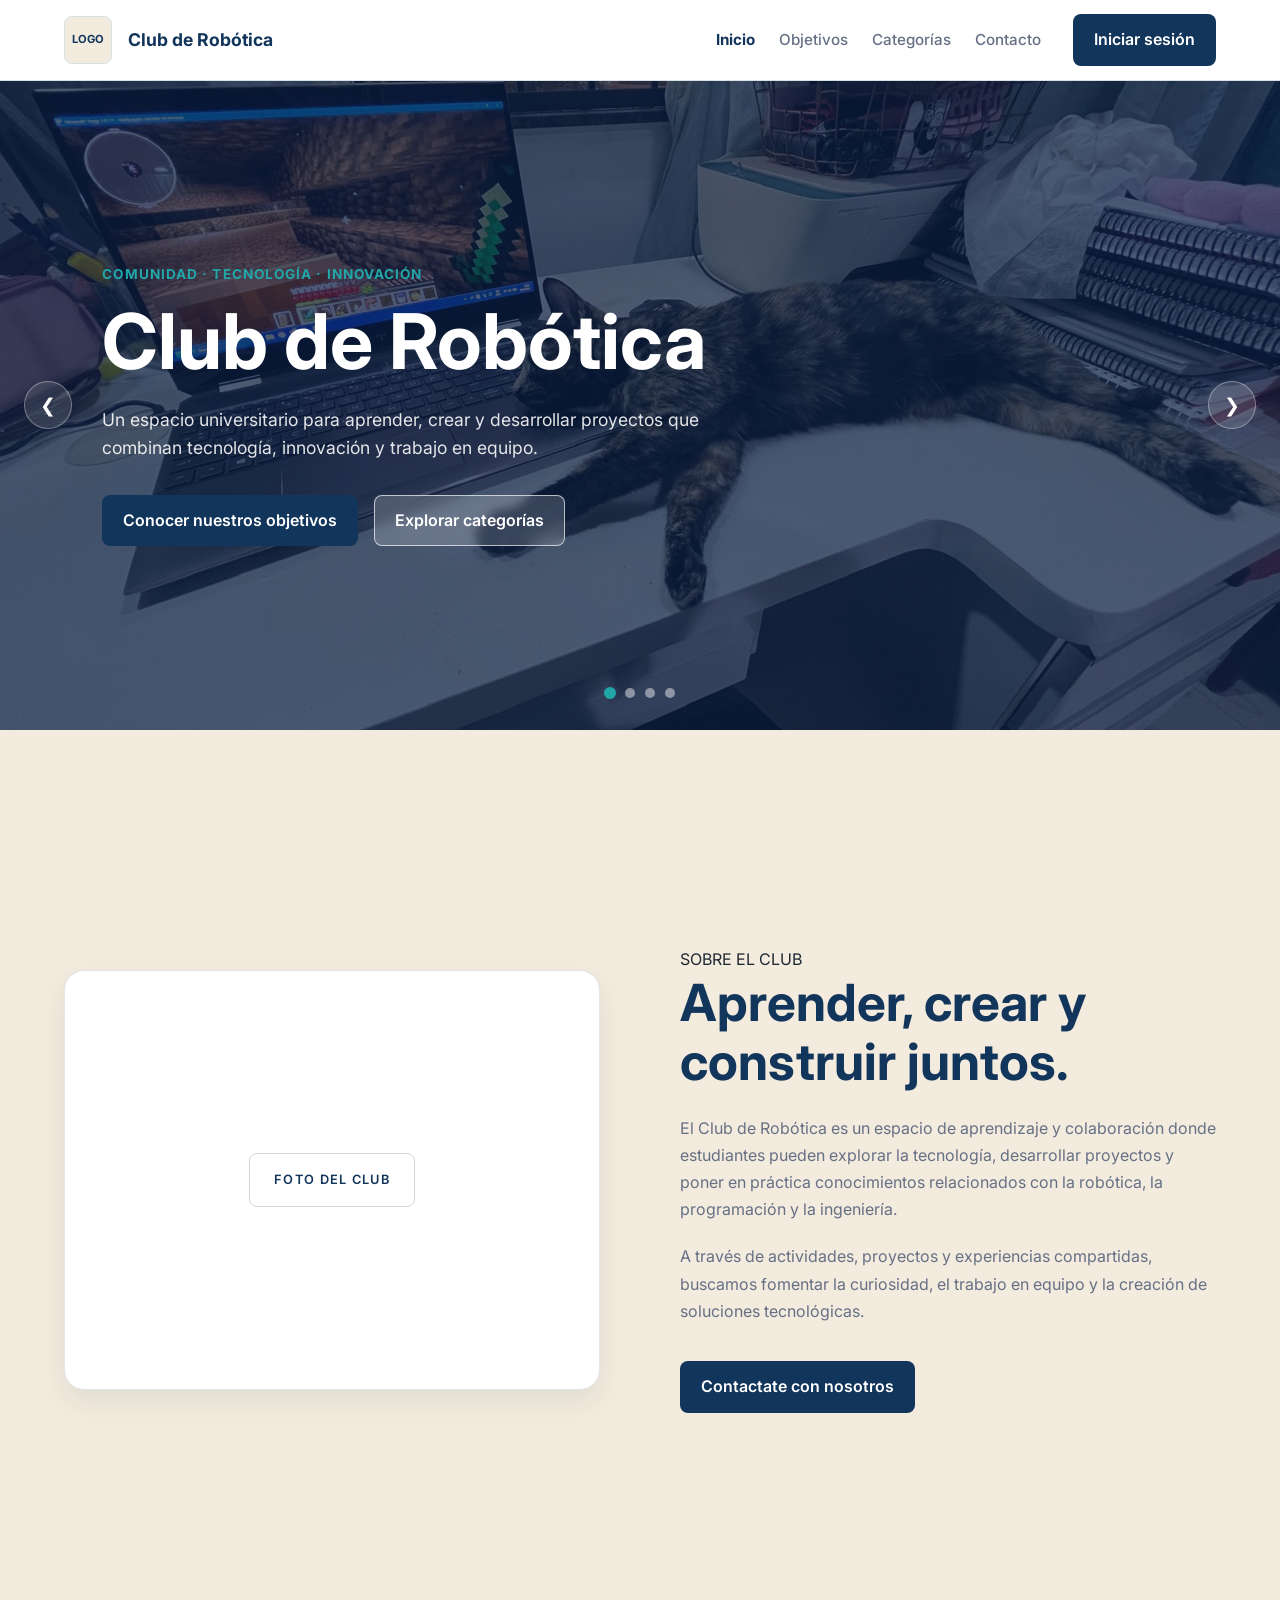
==== club-robotica_front/index.html @ 2bdd2af0 "refactor: aplanar estructura del frontend eliminando anidamiento redundante" ====
<!DOCTYPE html>
<html lang="es">
<head>
    <meta charset="UTF-8">
    <meta name="viewport" content="width=device-width, initial-scale=1.0">

    <title>Club de Robótica | Inicio</title>

    <link rel="preconnect" href="https://fonts.googleapis.com">
    <link rel="preconnect" href="https://fonts.gstatic.com" crossorigin>

    <link href="https://fonts.googleapis.com/css2?family=Inter:wght@400;500;600;700&display=swap" rel="stylesheet">

    <link rel="stylesheet" href="css/style.css">
    <link rel="stylesheet" href="css/pages/home.css">
    <link rel="stylesheet" href="css/responsive.css">
</head>

<body>

    <header class="site-header">

        <nav class="navbar container">

            <!-- Identidad del club -->
            <a href="index.html" class="brand">

                <div class="logo-placeholder" aria-hidden="true">
                    LOGO
                </div>

                <span class="brand-name">
                    Club de Robótica
                </span>

            </a>


            <!-- Botón del menú móvil -->

            <button
                class="nav-toggle"
                type="button"
                aria-label="Abrir menú de navegación"
                aria-expanded="false"
            >
                <span></span>
                <span></span>
                <span></span>
            </button>


            <!-- Menú de navegación -->

            <div class="nav-menu">

                <!-- Enlaces de navegación -->

                <div class="nav-links">

                    <a href="index.html" class="nav-link nav-link--active">
                        Inicio
                    </a>

                    <a href="objetivos.html" class="nav-link">
                        Objetivos
                    </a>

                    <a href="categorias.html" class="nav-link">
                        Categorías
                    </a>

                    <a href="contacto.html" class="nav-link">
                        Contacto
                    </a>

                </div>


                <!-- Acceso al inicio de sesión -->

                <a href="login.html" class="btn btn--primary nav-login">
                    Iniciar sesión
                </a>

            </div>

        </nav>

    </header>

    <main>

        <!--========================================
            HERO PRINCIPAL
        ======================================== -->
        <section class="hero">

            <!-- Contenedor de las imágenes -->
            <div class="hero-slider">

                <!-- Imagen 1 -->
                <div class="hero-slide hero-slide--active">
                    <img
                        src="assets/images/club/hero-1.jpg"
                        alt="Actividad del Club de Robótica"
                    >
                </div>

                <!-- Imagen 2 -->
                <div class="hero-slide">
                    <img
                        src="assets/images/club/hero-2.jpg"
                        alt="Proyecto tecnológico del Club de Robótica"
                    >
                </div>

                <!-- Imagen 3 -->
                <div class="hero-slide">
                    <img
                        src="assets/images/club/hero-3.jpg"
                        alt="Actividad educativa relacionada con tecnología"
                    >
                </div>

                <!-- Imagen 4 -->
                <div class="hero-slide">
                    <img
                        src="assets/images/club/hero-4.jpg"
                        alt="Estudiantes y actividades del Club de Robótica"
                    >
                </div>

            </div>


            <!-- Capa para mejorar la legibilidad del texto -->
            <div class="hero-overlay"></div>


            <!-- Contenido principal del Hero -->
            <div class="hero-content container">

                <p class="hero-eyebrow">
                    COMUNIDAD · TECNOLOGÍA · INNOVACIÓN
                </p>

                <h1 class="hero-title">
                    Club de Robótica
                </h1>

                <p class="hero-description">
                    Un espacio universitario para aprender, crear y desarrollar
                    proyectos que combinan tecnología, innovación y trabajo en equipo.
                </p>

                <div class="hero-actions">

                    <a href="objetivos.html" class="btn btn--primary">
                        Conocer nuestros objetivos
                    </a>

                    <a href="categorias.html" class="btn btn--secondary">
                        Explorar categorías
                    </a>

                </div>

            </div>


            <!-- Controles del slider -->
            <div class="hero-controls">

                <!-- Botón anterior -->
                <button
                    class="hero-arrow hero-arrow--previous"
                    type="button"
                    aria-label="Imagen anterior"
                >
                    &#10094;
                </button>


                <!-- Botón siguiente -->
                <button
                    class="hero-arrow hero-arrow--next"
                    type="button"
                    aria-label="Imagen siguiente"
                >
                    &#10095;
                </button>

            </div>


            <!-- Indicadores -->
            <div class="hero-indicators">

                <button
                    class="hero-indicator hero-indicator--active"
                    type="button"
                    aria-label="Mostrar imagen 1"
                ></button>

                <button
                    class="hero-indicator"
                    type="button"
                    aria-label="Mostrar imagen 2"
                ></button>

                <button
                    class="hero-indicator"
                    type="button"
                    aria-label="Mostrar imagen 3"
                ></button>

                <button
                    class="hero-indicator"
                    type="button"
                    aria-label="Mostrar imagen 4"
                ></button>

            </div>

        </section>

        <!-- ========================================
            SOBRE EL CLUB
        ======================================== -->

        <section class="about-club">

            <div class="container about-club__container">

                <!-- Imagen temporal / Placeholder -->
                <div class="about-club__image-placeholder">

                    <span>FOTO DEL CLUB</span>

                </div>


                <!-- Contenido -->
                <div class="about-club__content">

                    <p class="section-label">
                        SOBRE EL CLUB
                    </p>

                    <h2>
                        Aprender, crear y construir juntos.
                    </h2>

                    <p>
                        El Club de Robótica es un espacio de aprendizaje y colaboración
                        donde estudiantes pueden explorar la tecnología, desarrollar
                        proyectos y poner en práctica conocimientos relacionados con la
                        robótica, la programación y la ingeniería.
                    </p>

                    <p>
                        A través de actividades, proyectos y experiencias compartidas,
                        buscamos fomentar la curiosidad, el trabajo en equipo y la
                        creación de soluciones tecnológicas.
                    </p>

                    <a href="contacto.html" class="btn btn--primary">
                        Contactate con nosotros
                    </a>

                </div>

            </div>

        </section>

    </main>

    <script src="js/main.js"></script>
    <script src="js/navigation.js"></script>
</body>
</html>
---- club-robotica_front/css/style.css ----
/* ========================================
   VARIABLES GLOBALES
======================================== */

:root {
    /* Colores principales */
    --color-primary: #12355B;
    --color-secondary: #1E6F9F;
    --color-accent: #22A6A8;

    /* Fondos */
    --color-background: #F7F9FC;
    --color-white: #FFFFFF;
    --color-beige: #F3EBDD;

    /* Textos */
    --color-text: #1F2933;
    --color-text-secondary: #667085;

    /* Bordes */
    --color-border: #D9E1E8;

    /* Tipografía */
    --font-primary: "Inter", Arial, sans-serif;

    /* Espaciados */
    --spacing-xs: 0.5rem;
    --spacing-sm: 1rem;
    --spacing-md: 1.5rem;
    --spacing-lg: 2rem;
    --spacing-xl: 3rem;
    --spacing-xxl: 5rem;

    /* Bordes redondeados */
    --radius-sm: 0.5rem;
    --radius-md: 0.75rem;
    --radius-lg: 1rem;

    /* Sombras */
    --shadow-sm: 0 2px 8px rgba(18, 53, 91, 0.08);
    --shadow-md: 0 8px 24px rgba(18, 53, 91, 0.12);

    /* Transiciones */
    --transition: 0.3s ease;
}


/* ========================================
   ESTILOS GENERALES
======================================== */

* {
    margin: 0;
    padding: 0;
    box-sizing: border-box;
}


html {
    scroll-behavior: smooth;
}


body {
    font-family: var(--font-primary);
    background-color: var(--color-background);
    color: var(--color-text);
    line-height: 1.6;
}


/* ========================================
   ELEMENTOS BÁSICOS
======================================== */

img {
    max-width: 100%;
    display: block;
}


a {
    color: inherit;
    text-decoration: none;
}


button,
input,
textarea {
    font: inherit;
}


/* ========================================
   CONTENEDOR GENERAL
======================================== */

.container {
    width: min(90%, 1200px);
    margin: 0 auto;
}


/* ========================================
   SECCIONES
======================================== */

.section {
    padding: var(--spacing-xxl) 0;
}


.section--beige {
    background-color: var(--color-beige);
}


.section--white {
    background-color: var(--color-white);
}


/* ========================================
   TÍTULOS Y TEXTOS
======================================== */

.section-header {
    max-width: 700px;
    margin-bottom: var(--spacing-xl);
}


.section-title {
    color: var(--color-primary);
    font-size: 2rem;
    line-height: 1.2;
    margin-bottom: var(--spacing-sm);
}


.section-description {
    color: var(--color-text-secondary);
    max-width: 650px;
}


/* ========================================
   BOTONES
======================================== */

.btn {
    display: inline-flex;
    align-items: center;
    justify-content: center;

    padding: 0.75rem 1.25rem;

    border: 1px solid transparent;
    border-radius: var(--radius-sm);

    font-weight: 600;
    cursor: pointer;

    transition: var(--transition);
}


.btn--primary {
    background-color: var(--color-primary);
    color: var(--color-white);
}


.btn--primary:hover {
    background-color: var(--color-secondary);
}


.btn--secondary {
    background-color: rgba(255, 255, 255, 0.18);
    border: 1px solid rgba(255, 255, 255, 0.65);

    color: var(--color-white);

    backdrop-filter: blur(4px);
}


.btn--secondary:hover {
    background-color: rgba(255, 255, 255, 0.28);
    border-color: var(--color-white);
}

/* ========================================
   BARRA DE NAVEGACIÓN
======================================== */

.site-header {
    position: fixed;

    top: 0;
    left: 0;

    width: 100%;

    z-index: 1000;

    background-color: var(--color-white);

    border-bottom: 1px solid var(--color-border);

    transition: transform 0.3s ease;
}

.site-header--hidden {
    transform: translateY(-100%);
}

main {
    padding-top: 80px;
}

.navbar {
    min-height: 80px;

    display: flex;
    align-items: center;
    justify-content: space-between;

    gap: var(--spacing-lg);
}


/* ========================================
   IDENTIDAD DEL CLUB
======================================== */

.brand {
    display: flex;
    align-items: center;
    gap: var(--spacing-sm);

    flex-shrink: 0;
}


.logo-placeholder {
    width: 48px;
    height: 48px;

    display: flex;
    align-items: center;
    justify-content: center;

    background-color: var(--color-beige);
    border: 1px solid var(--color-border);
    border-radius: var(--radius-sm);

    color: var(--color-primary);
    font-size: 0.7rem;
    font-weight: 700;
}


.brand-name {
    color: var(--color-primary);
    font-size: 1.1rem;
    font-weight: 700;

    white-space: nowrap;
}


/* ========================================
   ENLACES DE NAVEGACIÓN
======================================== */

.nav-links {
    display: flex;
    align-items: center;
    justify-content: center;

    gap: var(--spacing-md);

    flex: 1;
}


.nav-link {
    color: var(--color-text-secondary);
    font-size: 0.95rem;
    font-weight: 500;

    transition: color var(--transition);
}


.nav-link:hover {
    color: var(--color-primary);
}


.nav-link--active {
    color: var(--color-primary);
    font-weight: 700;
}
---- club-robotica_front/css/pages/home.css ----
/* ========================================
   PÁGINA PRINCIPAL - HERO
======================================== */

.hero {
    position: relative;
    min-height: 650px;

    overflow: hidden;

    display: flex;
    align-items: center;
}


/* ========================================
   SLIDES / IMÁGENES
======================================== */

.hero-slider {
    position: absolute;
    inset: 0;
}


.hero-slide {
    position: absolute;
    inset: 0;

    opacity: 0;

    transition: opacity 0.8s ease;
}


.hero-slide--active {
    opacity: 1;
}


.hero-slide img {
    width: 100%;
    height: 100%;

    object-fit: cover;
}


/* ========================================
   OVERLAY
======================================== */

.hero-overlay {
    position: absolute;
    inset: 0;

    background-color: rgba(10, 31, 68, 0.72);
}


/* ========================================
   CONTENIDO DEL HERO
======================================== */

.hero-content {
    position: relative;
    z-index: 1;

    width: 100%;
    max-width: 680px;

    margin-left: 8%;
    margin-right: auto;

    color: var(--color-white);
}


.hero-eyebrow {
    margin-bottom: var(--spacing-sm);

    color: var(--color-accent);

    font-size: 0.85rem;
    font-weight: 700;
    letter-spacing: 0.08em;
}


.hero-title {
    margin-bottom: var(--spacing-md);

    font-size: clamp(2.8rem, 6vw, 5.5rem);
    line-height: 1.05;

    color: var(--color-white);
}


.hero-description {
    max-width: 620px;
    margin-bottom: var(--spacing-lg);

    color: rgba(255, 255, 255, 0.88);

    font-size: 1.1rem;
}


/* ========================================
   BOTONES DEL HERO
======================================== */

.hero-actions {
    display: flex;
    align-items: center;
    gap: var(--spacing-sm);
}


/* ========================================
   CONTROLES DEL SLIDER
======================================== */

.hero-controls {
    position: absolute;
    inset: 0;

    z-index: 2;

    display: flex;
    align-items: center;
    justify-content: space-between;

    pointer-events: none;
}


.hero-arrow {
    width: 48px;
    height: 48px;

    display: flex;
    align-items: center;
    justify-content: center;

    margin: var(--spacing-md);

    background-color: rgba(255, 255, 255, 0.12);
    border: 1px solid rgba(255, 255, 255, 0.35);
    border-radius: 50%;

    color: var(--color-white);

    font-size: 1.2rem;
    cursor: pointer;

    transition:
        background-color var(--transition),
        transform var(--transition);

    pointer-events: auto;
}


.hero-arrow:hover {
    background-color: rgba(255, 255, 255, 0.22);
    transform: scale(1.05);
}


/* ========================================
   INDICADORES
======================================== */

.hero-indicators {
    position: absolute;

    left: 50%;
    bottom: var(--spacing-lg);

    z-index: 2;

    display: flex;
    align-items: center;
    gap: 10px;

    transform: translateX(-50%);
}


.hero-indicator {
    width: 10px;
    height: 10px;

    padding: 0;

    background-color: rgba(255, 255, 255, 0.45);
    border: none;
    border-radius: 50%;

    cursor: pointer;

    transition:
        background-color var(--transition),
        transform var(--transition);
}


.hero-indicator--active {
    background-color: var(--color-accent);
    transform: scale(1.2);
}

/* ========================================
   SOBRE EL CLUB
======================================== */

.about-club {
    min-height: 100vh;

    display: flex;
    align-items: center;

    padding: 6rem 0;
    background-color: var(--color-beige);
}


.about-club__container {
    display: grid;
    grid-template-columns: 1fr 1fr;
    align-items: center;
    gap: 5rem;
}


/* ========================================
   PLACEHOLDER DE IMAGEN
======================================== */

.about-club__image-placeholder {
    min-height: 420px;

    display: flex;
    align-items: center;
    justify-content: center;

    background-color: var(--color-white);
    border: 1px solid rgba(10, 45, 74, 0.12);
    border-radius: 20px;

    color: var(--color-primary);

    font-weight: 600;
    letter-spacing: 0.08em;

    box-shadow: 0 12px 30px rgba(10, 45, 74, 0.08);
}


.about-club__image-placeholder span {
    padding: 1rem 1.5rem;

    border: 1px solid rgba(10, 45, 74, 0.2);
    border-radius: 8px;

    font-size: 0.8rem;
}


/* ========================================
   CONTENIDO
======================================== */

.about-club__content {
    max-width: 560px;
}


.about-club__content h2 {
    margin-bottom: 1.5rem;

    color: var(--color-primary);

    font-size: clamp(2rem, 4vw, 3.2rem);
    line-height: 1.15;
}


.about-club__content p:not(.section-label) {
    margin-bottom: 1.25rem;

    color: var(--color-text-secondary);
    line-height: 1.7;
}


.about-club__content .btn {
    margin-top: 1rem;
}


/* ========================================
   RESPONSIVE
======================================== */

@media (max-width: 768px) {

    /* HERO */
    .hero {
        min-height: 100svh;
    }

    .hero-content {
        max-width: none;
        margin-left: 0;
        margin-right: 0;
        padding-left: 1.5rem;
        padding-right: 1.5rem;
    }

    .hero-eyebrow {
        font-size: 0.75rem;
    }

    .hero-title {
        font-size: clamp(2.8rem, 13vw, 4.2rem);
        line-height: 1.05;
    }

    .hero-description {
        max-width: 100%;
        font-size: 1rem;
        line-height: 1.6;
    }

    .hero-actions {
        flex-direction: column;
        align-items: center;
        gap: 0.75rem;
    }

    .hero-actions .btn {
        width: 280px;
        min-width: 0;
        text-align: center;
    }

    .hero-controls {
        display: none;
    }

    .hero-indicators {
        bottom: 1.5rem;
    }

    .hero-indicator {
        width: 8px;
        height: 8px;
    }

     /* SOBRE EL CLUB */
    .about-club {
        min-height: 100svh;

        display: flex;
        align-items: center;

        padding: 2.5rem 0;
    }


    .about-club__container {
        grid-template-columns: 1fr;
        gap: 2rem;
    }


    .about-club__image-placeholder {
        min-height: 250px;
    }


    .about-club__content {
        max-width: none;
    }

}
---- club-robotica_front/css/responsive.css ----
/* ========================================
   NAVEGACIÓN - BASE
======================================== */

/* El botón hamburguesa permanece oculto en escritorio */
.nav-toggle {
    display: none;
}


/* Mantiene el menú organizado en escritorio */
.nav-menu {
    display: flex;
    align-items: center;
    gap: 2rem;
}


/* ========================================
   NAVEGACIÓN - TABLET Y MÓVIL
======================================== */

@media (max-width: 768px) {

    /* Barra superior */
    .navbar {
        position: relative;
    }


    /* Mostrar el botón hamburguesa */
    .nav-toggle {
        display: flex;

        flex-direction: column;
        justify-content: center;
        align-items: center;

        gap: 5px;

        width: 42px;
        height: 42px;

        padding: 0;

        background-color: transparent;
        border: none;

        cursor: pointer;
    }


    /* Líneas del icono hamburguesa */
    .nav-toggle span {
        display: block;

        width: 24px;
        height: 2px;

        background-color: var(--color-primary);

        border-radius: 999px;

        transition: 
            transform 0.2s ease,
            opacity 0.2s ease;
    }

    .nav-toggle.nav-toggle--open span:nth-child(1) {
        transform: translateY(7px) rotate(45deg);
    }

    .nav-toggle.nav-toggle--open span:nth-child(2) {
        opacity: 0;
    }

    .nav-toggle.nav-toggle--open span:nth-child(3) {
        transform: translateY(-7px) rotate(-45deg);
    }


    /* Menú oculto inicialmente */
    .nav-menu {
        display: flex;
        position: absolute;
        z-index: 100;
        top: calc(100% + 0.5rem);
        right: 0;

        width: min(280px, calc(100vw - 2rem));

        flex-direction: column;
        align-items: stretch;
        gap: 1rem;
        padding: 0.75rem;

        background-color: var(--color-white);
        border: 1px solid rgba(0, 0, 0, 0.08);
        border-radius: 0.75rem;
        box-shadow: 0 10px 25px rgba(0, 0, 0, 0.1);

        opacity: 0;
        visibility: hidden;
        transform: translateY(-10px);

        transition:
            opacity 0.25s ease,
            transform 0.25s ease,
            visibility 0.25s ease;

        pointer-events: none;
    }


    /* Menú visible cuando JavaScript agregue esta clase */
    .nav-menu.nav-menu--open {
        opacity: 1;
        visibility: visible;
        transform: translateY(0);

        pointer-events: auto;
    }


    /* Enlaces en columna */
    .nav-links {
        display: flex;
        flex-direction: column;

        align-items: stretch;

        gap: 0.25rem;
    }

    .nav-links .nav-link {
        display: flex;
        align-items: center;

        min-height: 42px;

        padding: 0.5rem 0.75rem;

        border-radius: 0.5rem;

        transition:
            background-color 0.2s ease,
            color 0.2s ease;
    }

    .nav-links .nav-link:hover {
        background-color: var(--color-beige);
    }

    .nav-links .nav-link--active {
        color: var(--color-primary);
        background-color: var(--color-beige);
    }


    /* El botón de login ocupa todo el ancho */
    .nav-login {
        width: 100%;

        display: flex;
        justify-content: center;
        align-items: center;

        min-height: 48px;

        text-align: center;
    }


}

/* ========================================
   CATEGORÍAS - INTRODUCCIÓN MÓVIL
======================================== */

@media (max-width: 768px) {

    .categories-hero {

        min-height: 100vh;

        display: flex;

        align-items: center;

        padding: 6rem 0;

    }


    .categories-hero__content {

        width: min(100% - 2.5rem, 1400px);

    }


    .categories-hero .section-label {

        margin-bottom: 1rem;

        font-size: clamp(1.4rem, 7vw, 2rem);

    }


    .categories-hero h1 {

        margin-bottom: 1.5rem;

        font-size: clamp(2.4rem, 11vw, 3.8rem);

        line-height: 1.1;

    }


    .categories-hero p:not(.section-label) {

        font-size: 1rem;

        line-height: 1.7;

    }

}

/* ========================================
   CATEGORÍAS DISPONIBLES - MÓVIL
======================================== */

@media (max-width: 768px) {

    .available-categories {

        padding: 6rem 0;

    }


    .available-categories__heading {

        margin-bottom: 3rem;

    }


    .available-categories__heading h2 {

        font-size: clamp(2rem, 9vw, 3rem);

        line-height: 1.15;

    }


    .categories-grid {

        grid-template-columns: 1fr;

        gap: 2rem;

        width: 100%;

        max-width: 500px;

        margin: 0 auto;

    }


    .category-card__image-placeholder {

        min-height: 240px;

    }


    .category-card__content {

        padding: 2rem;

    }


    .category-card__content h3 {

        font-size: 1.4rem;

    }


    .category-card__content p {

        font-size: 1rem;

        line-height: 1.7;

    }

}

/* ========================================

   CONTACTO - TABLET Y MÓVIL

======================================== */

@media (max-width: 768px) {

    /* Sección principal */

    .contact-section {
        min-height: auto;
        padding: 2rem 0 4rem;
    }

    /* Tarjeta principal */

    .contact-card {
        grid-template-columns: 1fr;
        max-width: 600px;
        margin: 0 auto;
    }

    /* Lado izquierdo */

    .contact-info {
        padding: 3rem 2rem;
    }

    .contact-info__intro {
        margin-bottom: 3rem;
    }

    .contact-info__intro h1 {
        font-size: clamp(1.8rem, 7vw, 2.4rem);
    }

    /* Los cuatro bloques de información
       pasan a una sola columna */

    .contact-info__grid {
        grid-template-columns: 1fr;
        gap: 2.5rem;
    }

    /* Lado derecho - formulario */

    .contact-form-container {
        padding: 3rem 2rem;
    }

    /* Campos del formulario */

    .form-group {
        margin-bottom: 1.4rem;
    }

}
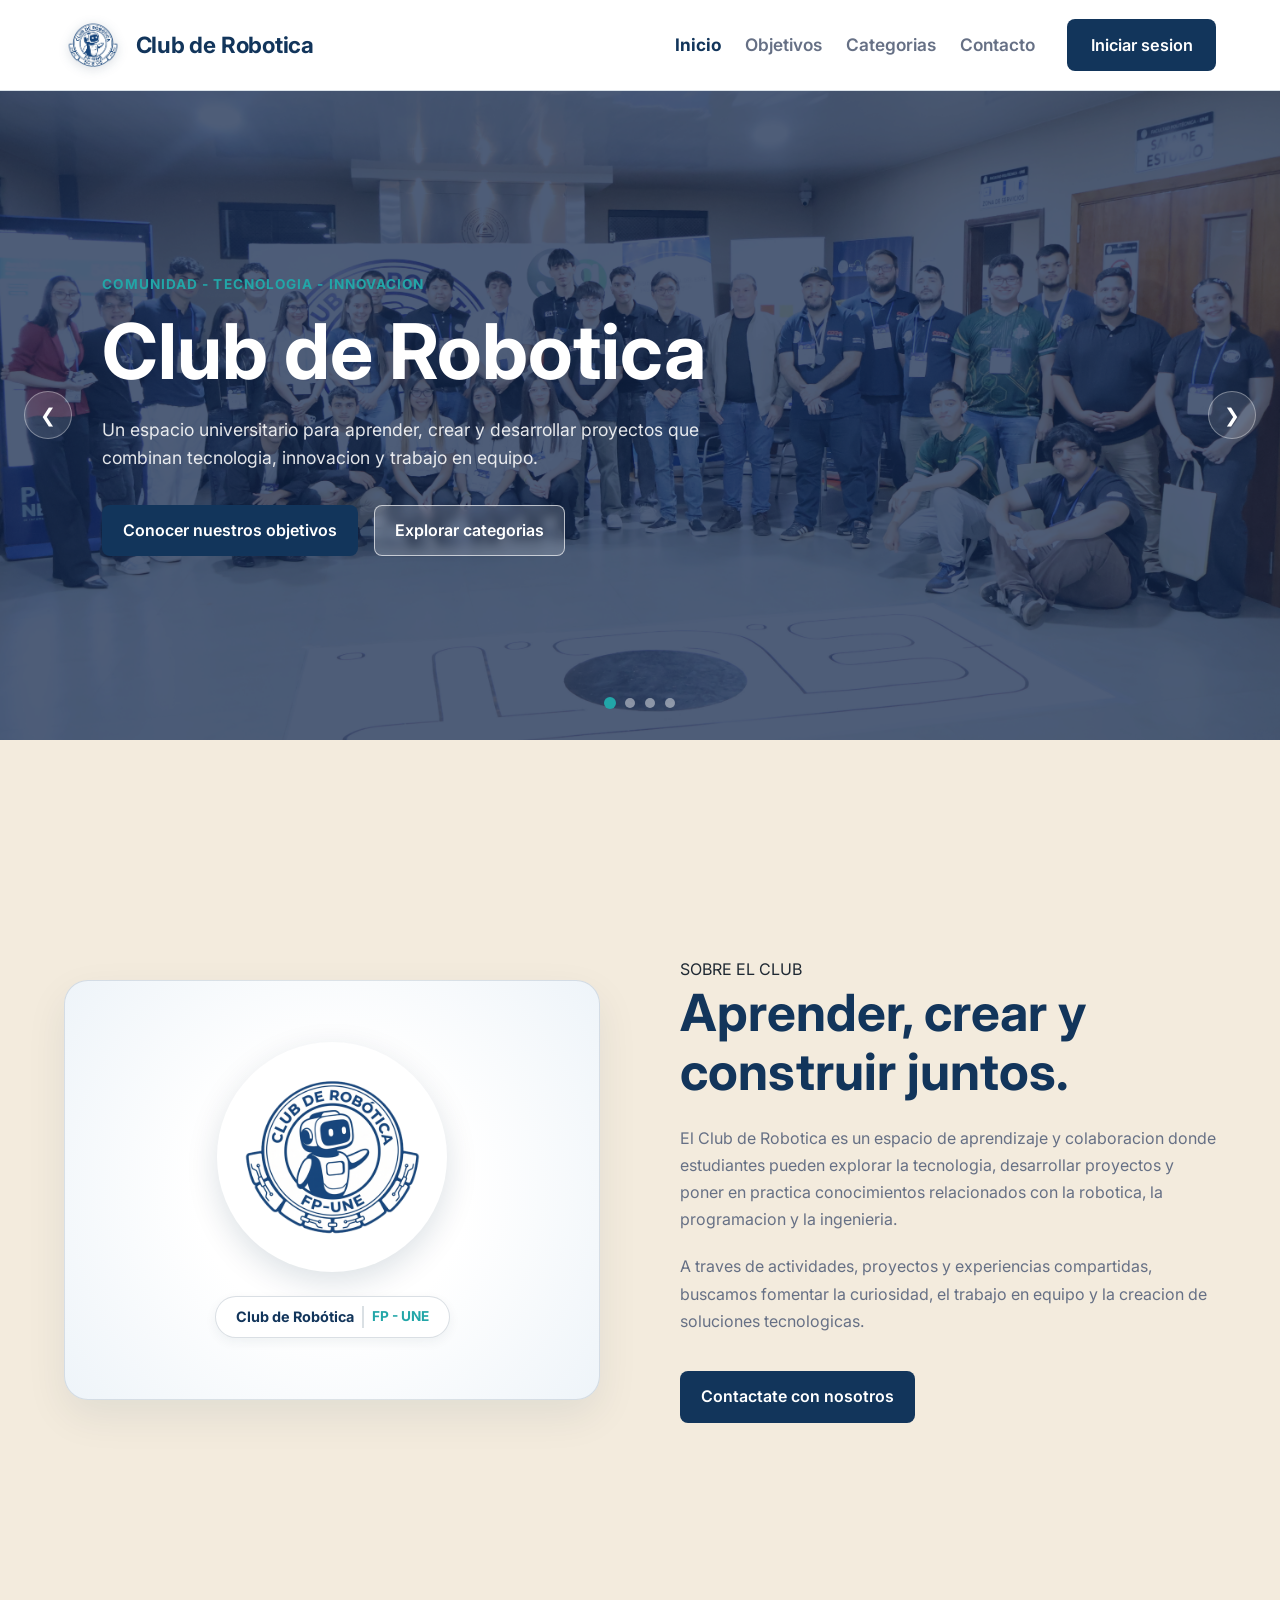
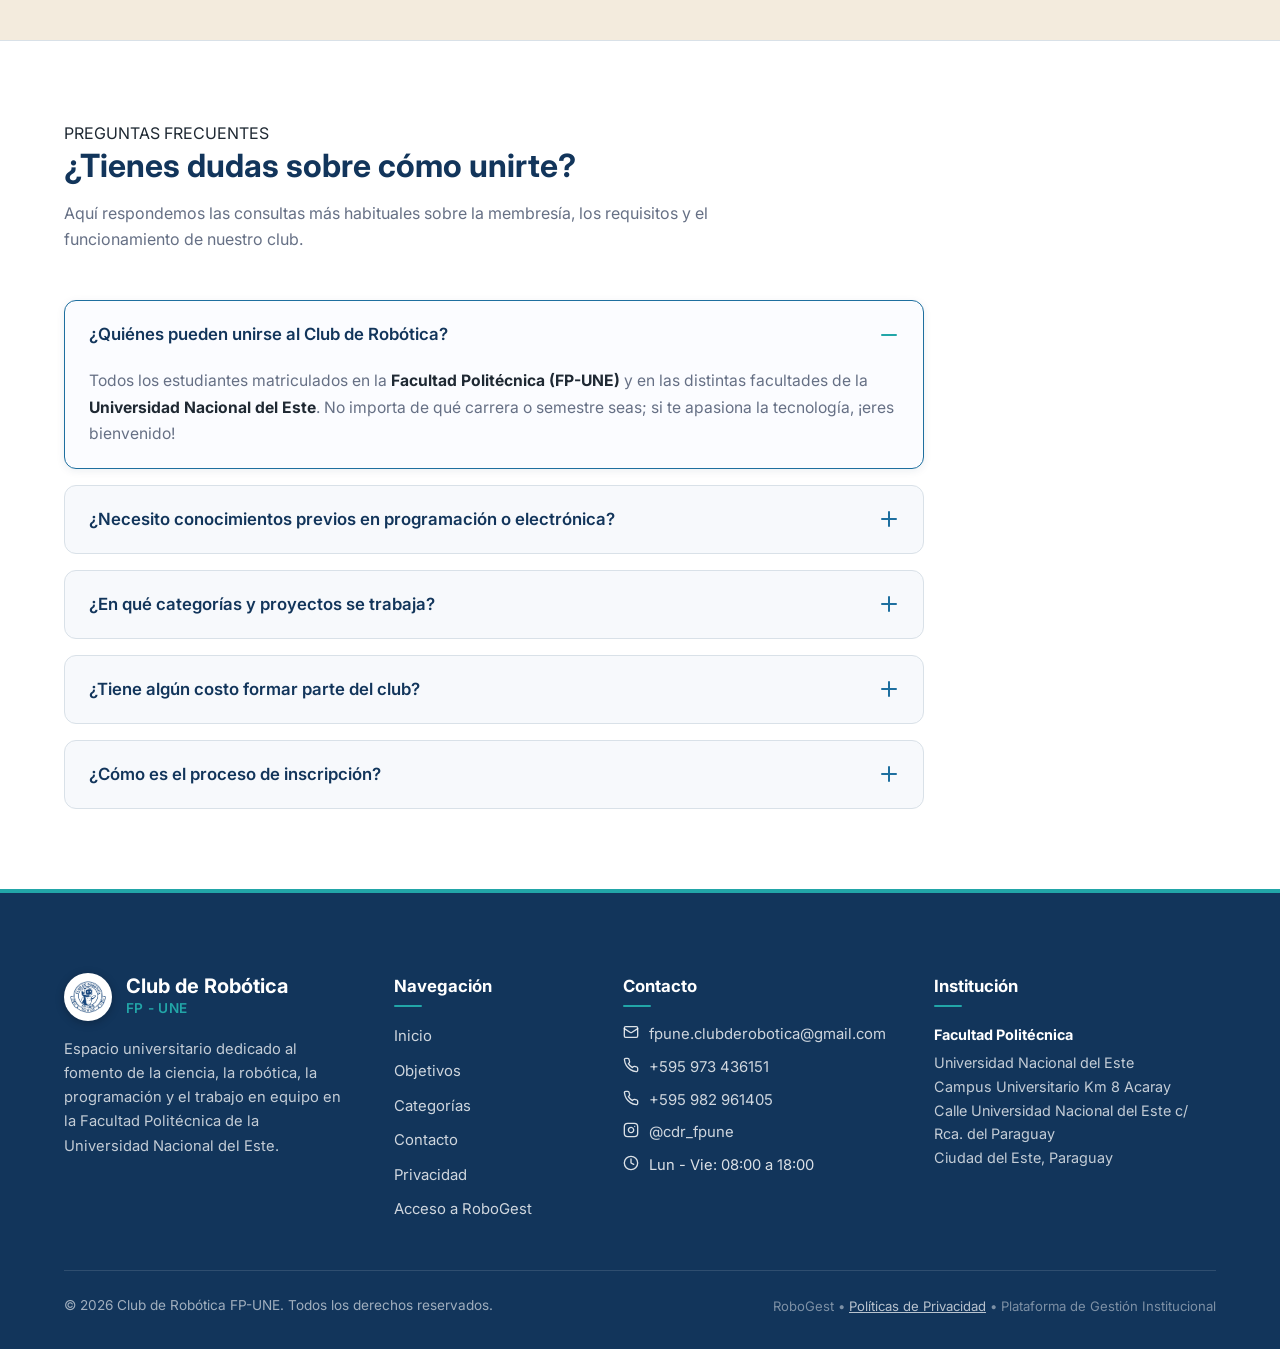
==== commit af0adb0d: "feat(system): implementar cuadro de honor, proyectos activos en dashboard, horas totales, ia polito " ====
--- a/club-robotica_front/index.html
+++ b/club-robotica_front/index.html
@@ -3,17 +3,38 @@
 <head>
     <meta charset="UTF-8">
     <meta name="viewport" content="width=device-width, initial-scale=1.0">
-
-    <title>Club de Robótica | Inicio</title>
+    <meta name="theme-color" content="#12355B">
+
+    <title>Club de Robótica | FP-UNE</title>
+    <meta name="description" content="Club de Robótica de la Facultad Politécnica - Universidad Nacional del Este (FP-UNE). Innovación, formación, proyectos de robótica competitiva y tecnología en Ciudad del Este.">
+    <meta name="keywords" content="Club de Robótica, FP-UNE, Robótica Paraguay, Universidad Nacional del Este, Arduino, Raspberry Pi, Inteligencia Artificial, Electrónica, Mecatrónica, Ciudad del Este">
+    <meta name="author" content="Club de Robótica FP-UNE">
+    <link rel="canonical" href="index.html">
+
+    <!-- Open Graph (WhatsApp, Facebook, LinkedIn) -->
+    <meta property="og:type" content="website">
+    <meta property="og:site_name" content="Club de Robótica FP-UNE">
+    <meta property="og:title" content="Club de Robótica | Facultad Politécnica - UNE">
+    <meta property="og:description" content="Espacio universitario para aprender, crear y construir proyectos que combinan tecnología, robótica e innovación en equipo.">
+    <meta property="og:image" content="assets/images/brand/logo_icono.png">
+    <meta property="og:url" content="index.html">
+
+    <!-- Twitter Card -->
+    <meta name="twitter:card" content="summary">
+    <meta name="twitter:title" content="Club de Robótica | FP-UNE">
+    <meta name="twitter:description" content="Espacio universitario para aprender, crear y construir proyectos de robótica e innovación.">
+    <meta name="twitter:image" content="assets/images/brand/logo_icono.png">
+
+    <link rel="icon" type="image/png" href="assets/images/brand/logo_icono.png">
 
     <link rel="preconnect" href="https://fonts.googleapis.com">
     <link rel="preconnect" href="https://fonts.gstatic.com" crossorigin>
 
     <link href="https://fonts.googleapis.com/css2?family=Inter:wght@400;500;600;700&display=swap" rel="stylesheet">
 
-    <link rel="stylesheet" href="css/style.css">
-    <link rel="stylesheet" href="css/pages/home.css">
-    <link rel="stylesheet" href="css/responsive.css">
+    <link rel="stylesheet" href="css/style.css?v=2.6">
+    <link rel="stylesheet" href="css/pages/home.css?v=2.6">
+    <link rel="stylesheet" href="css/responsive.css?v=2.6">
 </head>
 
 <body>
@@ -25,23 +46,21 @@
             <!-- Identidad del club -->
             <a href="index.html" class="brand">
 
-                <div class="logo-placeholder" aria-hidden="true">
-                    LOGO
-                </div>
+                <img src="assets/images/brand/logo_icono.png" alt="Logo Club de Robótica FP-UNE" class="brand-logo">
 
                 <span class="brand-name">
-                    Club de Robótica
+                    Club de Robotica
                 </span>
 
             </a>
 
 
-            <!-- Botón del menú móvil -->
+            <!-- Boton del menu movil -->
 
             <button
                 class="nav-toggle"
                 type="button"
-                aria-label="Abrir menú de navegación"
+                aria-label="Abrir menu de navegacion"
                 aria-expanded="false"
             >
                 <span></span>
@@ -50,11 +69,11 @@
             </button>
 
 
-            <!-- Menú de navegación -->
+            <!-- Menu de navegacion -->
 
             <div class="nav-menu">
 
-                <!-- Enlaces de navegación -->
+                <!-- Enlaces de navegacion -->
 
                 <div class="nav-links">
 
@@ -67,7 +86,7 @@
                     </a>
 
                     <a href="categorias.html" class="nav-link">
-                        Categorías
+                        Categorias
                     </a>
 
                     <a href="contacto.html" class="nav-link">
@@ -77,10 +96,10 @@
                 </div>
 
 
-                <!-- Acceso al inicio de sesión -->
+                <!-- Acceso al inicio de sesion -->
 
                 <a href="login.html" class="btn btn--primary nav-login">
-                    Iniciar sesión
+                    Iniciar sesion
                 </a>
 
             </div>
@@ -94,43 +113,42 @@
         <!--========================================
             HERO PRINCIPAL
         ======================================== -->
-        <section class="hero">
-
-            <!-- Contenedor de las imágenes -->
+        <section class="hero" role="region" aria-roledescription="carrusel" aria-label="Galería de actividades y proyectos del Club de Robótica" tabindex="0">
+
+            <!-- Contenedor de las imagenes -->
             <div class="hero-slider">
 
                 <!-- Imagen 1 -->
                 <div class="hero-slide hero-slide--active">
                     <img
-                        src="assets/images/club/hero-1.jpg"
-                        alt="Actividad del Club de Robótica"
+                        src="assets/images/club/carrusel_foto_todos_ect2026.JPG"
+                        alt="Equipo del Club de Robotica en ECT 2026"
                     >
                 </div>
 
                 <!-- Imagen 2 -->
                 <div class="hero-slide">
                     <img
-                        src="assets/images/club/hero-2.jpg"
-                        alt="Proyecto tecnológico del Club de Robótica"
+                        src="assets/images/club/carrusel_sumo_ect.JPG"
+                        alt="Competencia de Robotica Sumo ECT"
                     >
                 </div>
 
                 <!-- Imagen 3 -->
                 <div class="hero-slide">
                     <img
-                        src="assets/images/club/hero-3.jpg"
-                        alt="Actividad educativa relacionada con tecnología"
+                        src="assets/images/club/carrusel_claudio_cami_fio_ect.jpeg"
+                        alt="Integrantes del Club de Robotica en actividad tecnologica"
                     >
                 </div>
 
                 <!-- Imagen 4 -->
                 <div class="hero-slide">
                     <img
-                        src="assets/images/club/hero-4.jpg"
-                        alt="Estudiantes y actividades del Club de Robótica"
+                        src="assets/images/club/carrusel_foto_grupal_interna.jpeg"
+                        alt="Encuentro grupal de los miembros del Club de Robotica"
                     >
                 </div>
-
             </div>
 
 
@@ -142,16 +160,16 @@
             <div class="hero-content container">
 
                 <p class="hero-eyebrow">
-                    COMUNIDAD · TECNOLOGÍA · INNOVACIÓN
+                    COMUNIDAD - TECNOLOGIA - INNOVACION
                 </p>
 
                 <h1 class="hero-title">
-                    Club de Robótica
+                    Club de Robotica
                 </h1>
 
                 <p class="hero-description">
                     Un espacio universitario para aprender, crear y desarrollar
-                    proyectos que combinan tecnología, innovación y trabajo en equipo.
+                    proyectos que combinan tecnologia, innovacion y trabajo en equipo.
                 </p>
 
                 <div class="hero-actions">
@@ -161,7 +179,7 @@
                     </a>
 
                     <a href="categorias.html" class="btn btn--secondary">
-                        Explorar categorías
+                        Explorar categorias
                     </a>
 
                 </div>
@@ -172,7 +190,7 @@
             <!-- Controles del slider -->
             <div class="hero-controls">
 
-                <!-- Botón anterior -->
+                <!-- Boton anterior -->
                 <button
                     class="hero-arrow hero-arrow--previous"
                     type="button"
@@ -182,7 +200,7 @@
                 </button>
 
 
-                <!-- Botón siguiente -->
+                <!-- Boton siguiente -->
                 <button
                     class="hero-arrow hero-arrow--next"
                     type="button"
@@ -233,11 +251,15 @@
 
             <div class="container about-club__container">
 
-                <!-- Imagen temporal / Placeholder -->
-                <div class="about-club__image-placeholder">
-
-                    <span>FOTO DEL CLUB</span>
-
+                <!-- Emblema oficial del Club -->
+                <div class="about-club__image-showcase">
+                    <div class="about-club__logo-frame">
+                        <img src="assets/images/brand/logo_icono.png" alt="Club de Robótica FP-UNE" class="about-club__logo-img">
+                    </div>
+                    <div class="about-club__logo-caption">
+                        <span class="about-club__logo-tag">Club de Robótica</span>
+                        <span class="about-club__logo-subtag">FP - UNE</span>
+                    </div>
                 </div>
 
 
@@ -253,16 +275,16 @@
                     </h2>
 
                     <p>
-                        El Club de Robótica es un espacio de aprendizaje y colaboración
-                        donde estudiantes pueden explorar la tecnología, desarrollar
-                        proyectos y poner en práctica conocimientos relacionados con la
-                        robótica, la programación y la ingeniería.
+                        El Club de Robotica es un espacio de aprendizaje y colaboracion
+                        donde estudiantes pueden explorar la tecnologia, desarrollar
+                        proyectos y poner en practica conocimientos relacionados con la
+                        robotica, la programacion y la ingenieria.
                     </p>
 
                     <p>
-                        A través de actividades, proyectos y experiencias compartidas,
+                        A traves de actividades, proyectos y experiencias compartidas,
                         buscamos fomentar la curiosidad, el trabajo en equipo y la
-                        creación de soluciones tecnológicas.
+                        creacion de soluciones tecnologicas.
                     </p>
 
                     <a href="contacto.html" class="btn btn--primary">
@@ -275,9 +297,176 @@
 
         </section>
 
+        <!-- ========================================
+            PREGUNTAS FRECUENTES (FAQ)
+        ======================================== -->
+        <section class="faq-section section section--white" id="faq">
+            <div class="container">
+                <div class="section-header faq-header">
+                    <p class="section-label">PREGUNTAS FRECUENTES</p>
+                    <h2 class="section-title">¿Tienes dudas sobre cómo unirte?</h2>
+                    <p class="section-description">
+                        Aquí respondemos las consultas más habituales sobre la membresía, los requisitos y el funcionamiento de nuestro club.
+                    </p>
+                </div>
+
+                <div class="faq-accordion">
+                    <details class="faq-item" open>
+                        <summary class="faq-question">
+                            <span>¿Quiénes pueden unirse al Club de Robótica?</span>
+                            <span class="faq-icon" aria-hidden="true"></span>
+                        </summary>
+                        <div class="faq-answer">
+                            <p>
+                                Todos los estudiantes matriculados en la <strong>Facultad Politécnica (FP-UNE)</strong> y en las distintas facultades de la <strong>Universidad Nacional del Este</strong>. No importa de qué carrera o semestre seas; si te apasiona la tecnología, ¡eres bienvenido!
+                            </p>
+                        </div>
+                    </details>
+
+                    <details class="faq-item">
+                        <summary class="faq-question">
+                            <span>¿Necesito conocimientos previos en programación o electrónica?</span>
+                            <span class="faq-icon" aria-hidden="true"></span>
+                        </summary>
+                        <div class="faq-answer">
+                            <p>
+                                <strong>¡Para nada!</strong> En el club promovemos el aprendizaje continuo desde cero. Organizamos talleres de iniciación (Arduino, lógica de programación, electrónica básica) y sesiones de mentoría con miembros más avanzados.
+                            </p>
+                        </div>
+                    </details>
+
+                    <details class="faq-item">
+                        <summary class="faq-question">
+                            <span>¿En qué categorías y proyectos se trabaja?</span>
+                            <span class="faq-icon" aria-hidden="true"></span>
+                        </summary>
+                        <div class="faq-answer">
+                            <p>
+                                Desarrollamos robots de competencia (Seguidores de Línea, Minisumo, Combate), prototipos de Internet de las Cosas (IoT), automatización, diseño e impresión 3D, y programación de microcontroladores. Puedes ver más en nuestra página de <a href="categorias.html" class="faq-link">Categorías</a>.
+                            </p>
+                        </div>
+                    </details>
+
+                    <details class="faq-item">
+                        <summary class="faq-question">
+                            <span>¿Tiene algún costo formar parte del club?</span>
+                            <span class="faq-icon" aria-hidden="true"></span>
+                        </summary>
+                        <div class="faq-answer">
+                            <p>
+                                <strong>No tiene costo de inscripción</strong> para estudiantes de la institución. Las actividades formativas y el uso de los espacios del laboratorio son gratuitos. Los componentes de proyectos específicos se gestionan en equipo o mediante fondos y auspicios del club.
+                            </p>
+                        </div>
+                    </details>
+
+                    <details class="faq-item">
+                        <summary class="faq-question">
+                            <span>¿Cómo es el proceso de inscripción?</span>
+                            <span class="faq-icon" aria-hidden="true"></span>
+                        </summary>
+                        <div class="faq-answer">
+                            <p>
+                                Puedes enviarnos un mensaje desde nuestra página de <a href="contacto.html" class="faq-link">Contacto</a>, escribirnos a nuestro WhatsApp oficial o visitarnos en el laboratorio de la FP-UNE durante las convocatorias semestrales.
+                            </p>
+                        </div>
+                    </details>
+                </div>
+            </div>
+        </section>
+
     </main>
 
-    <script src="js/main.js"></script>
-    <script src="js/navigation.js"></script>
+    <!-- ========================================
+        PIE DE PAGINA INSTITUCIONAL
+    ======================================== -->
+    <footer class="site-footer">
+        <div class="container footer-container">
+            <div class="footer-grid">
+                <!-- Columna 1: Identidad -->
+                <div class="footer-col footer-col--brand">
+                    <div class="footer-brand">
+                        <img src="assets/images/brand/logo_icono.png" alt="Logo Club de Robótica FP-UNE" class="footer-logo">
+                        <div>
+                            <span class="footer-brand-title">Club de Robótica</span>
+                            <span class="footer-brand-sub">FP - UNE</span>
+                        </div>
+                    </div>
+                    <p class="footer-description">
+                        Espacio universitario dedicado al fomento de la ciencia, la robótica, la programación y el trabajo en equipo en la Facultad Politécnica de la Universidad Nacional del Este.
+                    </p>
+                </div>
+
+                <!-- Columna 2: Enlaces Rápidos -->
+                <div class="footer-col">
+                    <h3 class="footer-title">Navegación</h3>
+                    <ul class="footer-links">
+                        <li><a href="index.html">Inicio</a></li>
+                        <li><a href="objetivos.html">Objetivos</a></li>
+                        <li><a href="categorias.html">Categorías</a></li>
+                        <li><a href="contacto.html">Contacto</a></li>
+                        <li><a href="privacidad.html">Privacidad</a></li>
+                        <li><a href="login.html">Acceso a RoboGest</a></li>
+                    </ul>
+                </div>
+
+                <!-- Columna 3: Contacto -->
+                <div class="footer-col">
+                    <h3 class="footer-title">Contacto</h3>
+                    <ul class="footer-contact">
+                        <li>
+                            <span class="footer-contact-icon" aria-hidden="true">
+                                <svg width="16" height="16" viewBox="0 0 24 24" fill="none" stroke="currentColor" stroke-width="2" stroke-linecap="round" stroke-linejoin="round"><rect width="20" height="16" x="2" y="4" rx="2"/><path d="m22 7-8.97 5.7a1.94 1.94 0 0 1-2.06 0L2 7"/></svg>
+                            </span>
+                            <a href="mailto:fpune.clubderobotica@gmail.com">fpune.clubderobotica@gmail.com</a>
+                        </li>
+                        <li>
+                            <span class="footer-contact-icon" aria-hidden="true">
+                                <svg width="16" height="16" viewBox="0 0 24 24" fill="none" stroke="currentColor" stroke-width="2" stroke-linecap="round" stroke-linejoin="round"><path d="M22 16.92v3a2 2 0 0 1-2.18 2 19.79 19.79 0 0 1-8.63-3.07 19.5 19.5 0 0 1-6-6 19.79 19.79 0 0 1-3.07-8.67A2 2 0 0 1 4.11 2h3a2 2 0 0 1 2 1.72 12.84 12.84 0 0 0 .7 2.81 2 2 0 0 1-.45 2.11L8.09 9.91a16 16 0 0 0 6 6l1.27-1.27a2 2 0 0 1 2.11-.45 12.84 12.84 0 0 0 2.81.7A2 2 0 0 1 22 16.92z"/></svg>
+                            </span>
+                            <a href="https://wa.me/595973436151" target="_blank" rel="noopener noreferrer">+595 973 436151</a>
+                        </li>
+                        <li>
+                            <span class="footer-contact-icon" aria-hidden="true">
+                                <svg width="16" height="16" viewBox="0 0 24 24" fill="none" stroke="currentColor" stroke-width="2" stroke-linecap="round" stroke-linejoin="round"><path d="M22 16.92v3a2 2 0 0 1-2.18 2 19.79 19.79 0 0 1-8.63-3.07 19.5 19.5 0 0 1-6-6 19.79 19.79 0 0 1-3.07-8.67A2 2 0 0 1 4.11 2h3a2 2 0 0 1 2 1.72 12.84 12.84 0 0 0 .7 2.81 2 2 0 0 1-.45 2.11L8.09 9.91a16 16 0 0 0 6 6l1.27-1.27a2 2 0 0 1 2.11-.45 12.84 12.84 0 0 0 2.81.7A2 2 0 0 1 22 16.92z"/></svg>
+                            </span>
+                            <a href="https://wa.me/595982961405" target="_blank" rel="noopener noreferrer">+595 982 961405</a>
+                        </li>
+                        <li>
+                            <span class="footer-contact-icon" aria-hidden="true">
+                                <svg width="16" height="16" viewBox="0 0 24 24" fill="none" stroke="currentColor" stroke-width="2" stroke-linecap="round" stroke-linejoin="round"><rect width="20" height="20" x="2" y="2" rx="5" ry="5"/><path d="M16 11.37A4 4 0 1 1 12.63 8 4 4 0 0 1 16 11.37z"/><line x1="17.5" x2="17.51" y1="6.5" y2="6.5"/></svg>
+                            </span>
+                            <a href="https://www.instagram.com/cdr_fpune/" target="_blank" rel="noopener noreferrer">@cdr_fpune</a>
+                        </li>
+                        <li>
+                            <span class="footer-contact-icon" aria-hidden="true">
+                                <svg width="16" height="16" viewBox="0 0 24 24" fill="none" stroke="currentColor" stroke-width="2" stroke-linecap="round" stroke-linejoin="round"><circle cx="12" cy="12" r="10"/><polyline points="12 6 12 12 16 14"/></svg>
+                            </span>
+                            <span>Lun - Vie: 08:00 a 18:00</span>
+                        </li>
+                    </ul>
+                </div>
+
+                <!-- Columna 4: Institución & Ubicación -->
+                <div class="footer-col">
+                    <h3 class="footer-title">Institución</h3>
+                    <address class="footer-address">
+                        <p class="footer-institution"><strong>Facultad Politécnica</strong></p>
+                        <p>Universidad Nacional del Este</p>
+                        <p>Campus Universitario Km 8 Acaray</p>
+                        <p>Calle Universidad Nacional del Este c/ Rca. del Paraguay</p>
+                        <p>Ciudad del Este, Paraguay</p>
+                    </address>
+                </div>
+            </div>
+
+            <div class="footer-bottom">
+                <p>&copy; 2026 Club de Robótica FP-UNE. Todos los derechos reservados.</p>
+                <p class="footer-meta">RoboGest &bull; <a href="privacidad.html" class="footer-privacy-link">Políticas de Privacidad</a> &bull; Plataforma de Gestión Institucional</p>
+            </div>
+        </div>
+    </footer>
+
+    <script src="js/main.js?v=2.6"></script>
+    <script src="js/navigation.js?v=2.6"></script>
 </body>
 </html>
--- a/club-robotica_front/css/style.css
+++ b/club-robotica_front/css/style.css
@@ -20,7 +20,7 @@
     /* Bordes */
     --color-border: #D9E1E8;
 
-    /* Tipografía */
+    /* Tipografia */
     --font-primary: "Inter", Arial, sans-serif;
 
     /* Espaciados */
@@ -70,7 +70,7 @@
 
 
 /* ========================================
-   ELEMENTOS BÁSICOS
+   ELEMENTOS BASICOS
 ======================================== */
 
 img {
@@ -122,7 +122,7 @@
 
 
 /* ========================================
-   TÍTULOS Y TEXTOS
+   TITULOS Y TEXTOS
 ======================================== */
 
 .section-header {
@@ -193,7 +193,7 @@
 }
 
 /* ========================================
-   BARRA DE NAVEGACIÓN
+   BARRA DE NAVEGACION
 ======================================== */
 
 .site-header {
@@ -218,11 +218,11 @@
 }
 
 main {
-    padding-top: 80px;
+    padding-top: 90px;
 }
 
 .navbar {
-    min-height: 80px;
+    min-height: 90px;
 
     display: flex;
     align-items: center;
@@ -239,15 +239,30 @@
 .brand {
     display: flex;
     align-items: center;
-    gap: var(--spacing-sm);
+    gap: 0.85rem;
 
     flex-shrink: 0;
 }
 
 
+
+.brand-logo {
+    width: 58px;
+    height: 58px;
+    object-fit: contain;
+    border-radius: 50%;
+    flex-shrink: 0;
+    filter: drop-shadow(0 2px 6px rgba(10, 45, 74, 0.16));
+    transition: transform 0.2s ease;
+}
+
+.brand:hover .brand-logo {
+    transform: scale(1.05);
+}
+
 .logo-placeholder {
-    width: 48px;
-    height: 48px;
+    width: 58px;
+    height: 58px;
 
     display: flex;
     align-items: center;
@@ -258,22 +273,23 @@
     border-radius: var(--radius-sm);
 
     color: var(--color-primary);
-    font-size: 0.7rem;
+    font-size: 0.8rem;
     font-weight: 700;
 }
 
 
 .brand-name {
     color: var(--color-primary);
-    font-size: 1.1rem;
+    font-size: 1.4rem;
     font-weight: 700;
+    letter-spacing: -0.01em;
 
     white-space: nowrap;
 }
 
 
 /* ========================================
-   ENLACES DE NAVEGACIÓN
+   ENLACES DE NAVEGACION
 ======================================== */
 
 .nav-links {
@@ -289,8 +305,8 @@
 
 .nav-link {
     color: var(--color-text-secondary);
-    font-size: 0.95rem;
-    font-weight: 500;
+    font-size: 1.08rem;
+    font-weight: 600;
 
     transition: color var(--transition);
 }
@@ -304,4 +320,264 @@
 .nav-link--active {
     color: var(--color-primary);
     font-weight: 700;
+}
+
+.nav-login {
+    font-size: 1.02rem;
+    padding: 0.75rem 1.4rem;
+}
+
+
+/* ========================================
+   PIE DE PAGINA (SITE FOOTER)
+======================================== */
+
+.site-footer {
+    background-color: var(--color-primary);
+    color: rgba(255, 255, 255, 0.85);
+    padding: var(--spacing-xxl) 0 var(--spacing-lg) 0;
+    margin-top: auto;
+    border-top: 4px solid var(--color-accent);
+}
+
+.footer-container {
+    display: flex;
+    flex-direction: column;
+    gap: var(--spacing-xl);
+}
+
+.footer-grid {
+    display: grid;
+    grid-template-columns: 1.4fr 0.9fr 1.3fr 1.4fr;
+    gap: var(--spacing-xl);
+}
+
+.footer-brand {
+    display: flex;
+    align-items: center;
+    gap: 0.85rem;
+    margin-bottom: var(--spacing-sm);
+}
+
+.footer-logo {
+    width: 48px;
+    height: 48px;
+    border-radius: 50%;
+    object-fit: contain;
+    background: #ffffff;
+    padding: 3px;
+    box-shadow: 0 2px 8px rgba(0, 0, 0, 0.25);
+    flex-shrink: 0;
+}
+
+.footer-brand-title {
+    display: block;
+    color: var(--color-white);
+    font-size: 1.25rem;
+    font-weight: 700;
+    line-height: 1.2;
+}
+
+.footer-brand-sub {
+    display: block;
+    color: var(--color-accent);
+    font-size: 0.85rem;
+    font-weight: 600;
+    letter-spacing: 0.05em;
+}
+
+.footer-description {
+    font-size: 0.92rem;
+    line-height: 1.65;
+    color: rgba(255, 255, 255, 0.75);
+}
+
+.footer-title {
+    color: var(--color-white);
+    font-size: 1.05rem;
+    font-weight: 700;
+    margin-bottom: var(--spacing-sm);
+    position: relative;
+    padding-bottom: 0.5rem;
+}
+
+.footer-title::after {
+    content: "";
+    position: absolute;
+    bottom: 0;
+    left: 0;
+    width: 28px;
+    height: 2px;
+    background-color: var(--color-accent);
+    border-radius: 2px;
+}
+
+.footer-links,
+.footer-contact {
+    list-style: none;
+    padding: 0;
+    margin: 0;
+    display: flex;
+    flex-direction: column;
+    gap: 0.55rem;
+}
+
+.footer-links a,
+.footer-contact a {
+    color: rgba(255, 255, 255, 0.8);
+    font-size: 0.93rem;
+    transition: color var(--transition), transform var(--transition);
+    display: inline-block;
+}
+
+.footer-links a:hover,
+.footer-contact a:hover {
+    color: var(--color-accent);
+    transform: translateX(4px);
+}
+
+.footer-contact li {
+    display: flex;
+    align-items: flex-start;
+    gap: 0.6rem;
+    font-size: 0.92rem;
+}
+
+.footer-contact-icon {
+    font-size: 1rem;
+    line-height: 1.4;
+    flex-shrink: 0;
+}
+
+.footer-address {
+    font-style: normal;
+    font-size: 0.9rem;
+    line-height: 1.65;
+    color: rgba(255, 255, 255, 0.75);
+}
+
+.footer-institution {
+    color: var(--color-white);
+    margin-bottom: 0.25rem;
+}
+
+.footer-bottom {
+    padding-top: var(--spacing-md);
+    border-top: 1px solid rgba(255, 255, 255, 0.12);
+    display: flex;
+    justify-content: space-between;
+    align-items: center;
+    flex-wrap: wrap;
+    gap: var(--spacing-sm);
+    font-size: 0.85rem;
+    color: rgba(255, 255, 255, 0.6);
+}
+
+.footer-meta {
+    font-size: 0.82rem;
+    color: rgba(255, 255, 255, 0.45);
+}
+
+@media (max-width: 900px) {
+    .footer-grid {
+        grid-template-columns: 1fr 1fr;
+        gap: var(--spacing-lg);
+    }
+}
+
+@media (max-width: 600px) {
+    .footer-grid {
+        grid-template-columns: 1fr;
+        gap: var(--spacing-lg);
+    }
+    .footer-bottom {
+        flex-direction: column;
+        text-align: center;
+        gap: 0.4rem;
+    }
+}
+
+/* ========================================
+   PAGINA DE POLITICAS DE PRIVACIDAD
+======================================== */
+
+.privacy-section {
+    padding: var(--spacing-xl) 0 var(--spacing-xxl) 0;
+    background-color: var(--color-background);
+    min-height: calc(100vh - 80px);
+}
+
+.privacy-card {
+    max-width: 900px;
+    margin: 0 auto;
+    background-color: var(--color-white);
+    border-radius: var(--radius-lg);
+    box-shadow: 0 10px 30px rgba(18, 53, 91, 0.08);
+    padding: var(--spacing-xl);
+    border: 1px solid var(--color-border);
+}
+
+.privacy-card h1 {
+    font-size: 2.2rem;
+    color: var(--color-primary);
+    margin-bottom: var(--spacing-xs);
+}
+
+.privacy-badge {
+    display: inline-block;
+    background-color: rgba(34, 166, 168, 0.12);
+    color: var(--color-secondary);
+    padding: 0.35rem 0.85rem;
+    border-radius: 20px;
+    font-size: 0.85rem;
+    font-weight: 600;
+    margin-bottom: var(--spacing-lg);
+}
+
+.privacy-section-block {
+    margin-bottom: var(--spacing-lg);
+    padding-bottom: var(--spacing-lg);
+    border-bottom: 1px solid var(--color-border);
+}
+
+.privacy-section-block:last-child {
+    border-bottom: none;
+    margin-bottom: 0;
+    padding-bottom: 0;
+}
+
+.privacy-section-block h2 {
+    font-size: 1.35rem;
+    color: var(--color-primary);
+    margin-bottom: var(--spacing-sm);
+    display: flex;
+    align-items: center;
+    gap: 0.5rem;
+}
+
+.privacy-section-block p, 
+.privacy-section-block li {
+    color: var(--color-text);
+    line-height: 1.7;
+    font-size: 0.98rem;
+}
+
+.privacy-section-block ul {
+    list-style-type: disc;
+    padding-left: 1.5rem;
+    margin: var(--spacing-xs) 0 var(--spacing-sm) 0;
+}
+
+.privacy-section-block li {
+    margin-bottom: 0.4rem;
+}
+
+.footer-privacy-link {
+    color: rgba(255, 255, 255, 0.7);
+    text-decoration: underline;
+    transition: color 0.2s ease;
+}
+
+.footer-privacy-link:hover {
+    color: var(--color-white);
 }
--- a/club-robotica_front/css/pages/home.css
+++ b/club-robotica_front/css/pages/home.css
@@ -1,5 +1,5 @@
 /* ========================================
-   PÁGINA PRINCIPAL - HERO
+   PAGINA PRINCIPAL - HERO
 ======================================== */
 
 .hero {
@@ -14,7 +14,7 @@
 
 
 /* ========================================
-   SLIDES / IMÁGENES
+   SLIDES / IMAGENES
 ======================================== */
 
 .hero-slider {
@@ -266,6 +266,78 @@
     border-radius: 8px;
 
     font-size: 0.8rem;
+}
+
+
+/* ========================================
+   SHOWCASE DE EMBLEMA DEL CLUB
+======================================== */
+
+.about-club__image-showcase {
+    min-height: 420px;
+    display: flex;
+    flex-direction: column;
+    align-items: center;
+    justify-content: center;
+    gap: 1.5rem;
+    padding: 3rem 2rem;
+
+    background: radial-gradient(circle at center, #ffffff 40%, #eef4f9 100%);
+    border: 1px solid rgba(10, 45, 74, 0.12);
+    border-radius: 24px;
+    box-shadow: 0 16px 40px rgba(10, 45, 74, 0.08);
+    position: relative;
+    overflow: hidden;
+}
+
+.about-club__logo-frame {
+    display: flex;
+    align-items: center;
+    justify-content: center;
+    width: 230px;
+    height: 230px;
+    border-radius: 50%;
+    background: #ffffff;
+    box-shadow: 0 10px 32px rgba(10, 45, 74, 0.14);
+    padding: 12px;
+    transition: transform 0.3s cubic-bezier(0.34, 1.56, 0.64, 1), box-shadow 0.3s ease;
+}
+
+.about-club__image-showcase:hover .about-club__logo-frame {
+    transform: translateY(-4px) scale(1.03);
+    box-shadow: 0 16px 42px rgba(10, 45, 74, 0.20);
+}
+
+.about-club__logo-img {
+    width: 100%;
+    height: 100%;
+    object-fit: contain;
+    display: block;
+}
+
+.about-club__logo-caption {
+    display: flex;
+    align-items: center;
+    gap: 0.5rem;
+    padding: 0.5rem 1.25rem;
+    background: #ffffff;
+    border: 1px solid rgba(10, 45, 74, 0.15);
+    border-radius: 50px;
+    box-shadow: 0 4px 12px rgba(10, 45, 74, 0.06);
+}
+
+.about-club__logo-tag {
+    color: var(--color-primary);
+    font-size: 0.9rem;
+    font-weight: 700;
+}
+
+.about-club__logo-subtag {
+    color: var(--color-accent);
+    font-size: 0.85rem;
+    font-weight: 700;
+    padding-left: 0.5rem;
+    border-left: 2px solid rgba(10, 45, 74, 0.15);
 }
 
 
@@ -377,8 +449,16 @@
     }
 
 
-    .about-club__image-placeholder {
+    .about-club__image-placeholder,
+    .about-club__image-showcase {
         min-height: 250px;
+        padding: 2rem 1.5rem;
+    }
+
+    .about-club__logo-frame {
+        width: 170px;
+        height: 170px;
+        padding: 8px;
     }
 
 
@@ -386,4 +466,153 @@
         max-width: none;
     }
 
+}
+
+
+/* ========================================
+   SECCION DE PREGUNTAS FRECUENTES (FAQ)
+======================================== */
+
+.faq-section {
+    padding: var(--spacing-xxl) 0;
+    background-color: var(--color-white);
+    border-top: 1px solid var(--color-border);
+}
+
+.faq-header {
+    margin-bottom: var(--spacing-xl);
+}
+
+.faq-accordion {
+    max-width: 860px;
+    display: flex;
+    flex-direction: column;
+    gap: 1rem;
+}
+
+.faq-item {
+    background-color: var(--color-background);
+    border: 1px solid var(--color-border);
+    border-radius: var(--radius-md);
+    overflow: hidden;
+    transition: border-color var(--transition), box-shadow var(--transition);
+}
+
+.faq-item[open] {
+    border-color: var(--color-secondary);
+    box-shadow: var(--shadow-sm);
+    background-color: #fbfcff;
+}
+
+.faq-question {
+    display: flex;
+    align-items: center;
+    justify-content: space-between;
+    padding: 1.25rem 1.5rem;
+    cursor: pointer;
+    font-weight: 600;
+    font-size: 1.05rem;
+    color: var(--color-primary);
+    list-style: none;
+    user-select: none;
+    transition: color var(--transition), background-color var(--transition);
+}
+
+.faq-question::-webkit-details-marker {
+    display: none;
+}
+
+.faq-question:hover {
+    color: var(--color-secondary);
+    background-color: rgba(30, 111, 159, 0.04);
+}
+
+.faq-icon {
+    position: relative;
+    width: 20px;
+    height: 20px;
+    flex-shrink: 0;
+    margin-left: 1rem;
+    transition: transform var(--transition);
+}
+
+.faq-icon::before,
+.faq-icon::after {
+    content: "";
+    position: absolute;
+    background-color: var(--color-secondary);
+    border-radius: 2px;
+    transition: transform var(--transition), background-color var(--transition), opacity var(--transition);
+}
+
+/* Linea horizontal */
+.faq-icon::before {
+    top: 9px;
+    left: 2px;
+    width: 16px;
+    height: 2px;
+}
+
+/* Linea vertical */
+.faq-icon::after {
+    top: 2px;
+    left: 9px;
+    width: 2px;
+    height: 16px;
+}
+
+.faq-item[open] .faq-icon::after {
+    transform: rotate(90deg);
+    opacity: 0;
+}
+
+.faq-item[open] .faq-icon::before {
+    background-color: var(--color-accent);
+}
+
+.faq-answer {
+    padding: 0 1.5rem 1.25rem 1.5rem;
+    color: var(--color-text-secondary);
+    font-size: 0.98rem;
+    line-height: 1.7;
+    animation: faqFadeIn 0.25s ease-in-out;
+}
+
+.faq-answer strong {
+    color: var(--color-text);
+}
+
+.faq-link {
+    color: var(--color-secondary);
+    font-weight: 600;
+    text-decoration: underline;
+    text-underline-offset: 3px;
+    transition: color var(--transition);
+}
+
+.faq-link:hover {
+    color: var(--color-accent);
+}
+
+@keyframes faqFadeIn {
+    from {
+        opacity: 0;
+        transform: translateY(-4px);
+    }
+    to {
+        opacity: 1;
+        transform: translateY(0);
+    }
+}
+
+@media (max-width: 768px) {
+    .faq-question {
+        padding: 1.1rem 1.2rem;
+        font-size: 0.98rem;
+    }
+
+    .faq-answer {
+        padding: 0 1.2rem 1.1rem 1.2rem;
+        font-size: 0.92rem;
+    }
 }
--- a/club-robotica_front/css/responsive.css
+++ b/club-robotica_front/css/responsive.css
@@ -1,14 +1,14 @@
 /* ========================================
-   NAVEGACIÓN - BASE
-======================================== */
-
-/* El botón hamburguesa permanece oculto en escritorio */
+   NAVEGACION - BASE
+======================================== */
+
+/* El boton hamburguesa permanece oculto en escritorio */
 .nav-toggle {
     display: none;
 }
 
 
-/* Mantiene el menú organizado en escritorio */
+/* Mantiene el menu organizado en escritorio */
 .nav-menu {
     display: flex;
     align-items: center;
@@ -17,7 +17,7 @@
 
 
 /* ========================================
-   NAVEGACIÓN - TABLET Y MÓVIL
+   NAVEGACION - TABLET Y MOVIL
 ======================================== */
 
 @media (max-width: 768px) {
@@ -25,10 +25,24 @@
     /* Barra superior */
     .navbar {
         position: relative;
-    }
-
-
-    /* Mostrar el botón hamburguesa */
+        min-height: 75px;
+    }
+
+    main {
+        padding-top: 75px;
+    }
+
+    .brand-logo {
+        width: 48px;
+        height: 48px;
+    }
+
+    .brand-name {
+        font-size: 1.15rem;
+    }
+
+
+    /* Mostrar el boton hamburguesa */
     .nav-toggle {
         display: flex;
 
@@ -50,7 +64,7 @@
     }
 
 
-    /* Líneas del icono hamburguesa */
+    /* Lineas del icono hamburguesa */
     .nav-toggle span {
         display: block;
 
@@ -79,7 +93,7 @@
     }
 
 
-    /* Menú oculto inicialmente */
+    /* Menu oculto inicialmente */
     .nav-menu {
         display: flex;
         position: absolute;
@@ -112,7 +126,7 @@
     }
 
 
-    /* Menú visible cuando JavaScript agregue esta clase */
+    /* Menu visible cuando JavaScript agregue esta clase */
     .nav-menu.nav-menu--open {
         opacity: 1;
         visibility: visible;
@@ -157,7 +171,7 @@
     }
 
 
-    /* El botón de login ocupa todo el ancho */
+    /* El boton de login ocupa todo el ancho */
     .nav-login {
         width: 100%;
 
@@ -174,7 +188,7 @@
 }
 
 /* ========================================
-   CATEGORÍAS - INTRODUCCIÓN MÓVIL
+   CATEGORIAS - INTRODUCCION MOVIL
 ======================================== */
 
 @media (max-width: 768px) {
@@ -230,7 +244,7 @@
 }
 
 /* ========================================
-   CATEGORÍAS DISPONIBLES - MÓVIL
+   CATEGORIAS DISPONIBLES - MOVIL
 ======================================== */
 
 @media (max-width: 768px) {
@@ -306,13 +320,13 @@
 
 /* ========================================
 
-   CONTACTO - TABLET Y MÓVIL
+   CONTACTO - TABLET Y MOVIL
 
 ======================================== */
 
 @media (max-width: 768px) {
 
-    /* Sección principal */
+    /* Seccion principal */
 
     .contact-section {
         min-height: auto;
@@ -341,7 +355,7 @@
         font-size: clamp(1.8rem, 7vw, 2.4rem);
     }
 
-    /* Los cuatro bloques de información
+    /* Los cuatro bloques de informacion
        pasan a una sola columna */
 
     .contact-info__grid {
